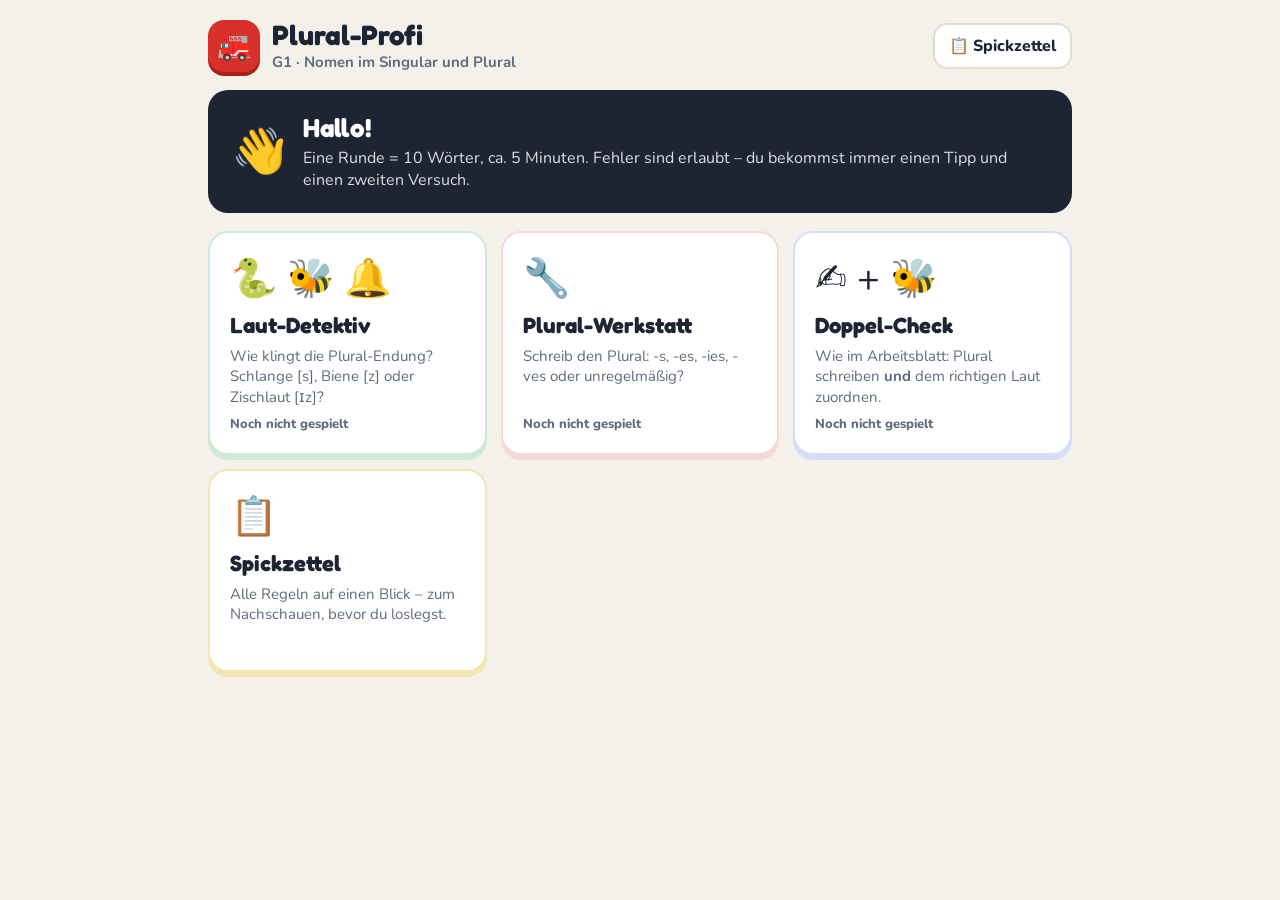
==== lessons/english/plural-profi/index.html @ f79e0943 "Initial commit" ====
<!DOCTYPE html>
<html lang="de">
<head>
<meta charset="utf-8">
<meta name="viewport" content="width=device-width, initial-scale=1, viewport-fit=cover">
<meta name="apple-mobile-web-app-capable" content="yes">
<meta name="mobile-web-app-capable" content="yes">
<title>Plural-Profi – Nomen im Singular und Plural</title>
<link rel="preconnect" href="https://fonts.googleapis.com">
<link href="https://fonts.googleapis.com/css2?family=Fredoka:wght@500;600;700&family=Nunito:wght@500;700;800&display=swap" rel="stylesheet">
<style>
  :root{
    --bg:#f4f1ea; --card:#ffffff; --ink:#1d2433; --muted:#5f6b7d; --line:#e3ddd0;
    --red:#d7302a; --red-dark:#a91f1a;
    --snake:#2f9e57; --snake-bg:#e3f5e9;
    --bee:#e2a400; --bee-bg:#fff4cc;
    --iz:#3b5bdb; --iz-bg:#e5ebff;
    --good:#2f9e57; --bad:#d7302a; --warn:#e8890c;
    --radius:20px;
  }
  *{box-sizing:border-box;-webkit-tap-highlight-color:transparent}
  html,body{margin:0;height:100%}
  body{
    font-family:"Nunito",system-ui,sans-serif;color:var(--ink);background:var(--bg);
    padding:env(safe-area-inset-top) env(safe-area-inset-right) env(safe-area-inset-bottom) env(safe-area-inset-left);
    touch-action:manipulation;-webkit-user-select:none;user-select:none;
  }
  h1,h2,h3,.display{font-family:"Fredoka",system-ui,sans-serif;margin:0}
  button{font:inherit;color:inherit;border:0;cursor:pointer;touch-action:manipulation}
  .wrap{max-width:900px;margin:0 auto;padding:20px 18px 40px;min-height:100%}
  .screen{display:none}
  .screen.active{display:block;animation:fade .25s ease}
  @keyframes fade{from{opacity:0;transform:translateY(6px)}to{opacity:1;transform:none}}

  /* Header */
  .top{display:flex;align-items:center;justify-content:space-between;gap:12px;margin-bottom:18px}
  .brand{display:flex;align-items:center;gap:12px}
  .badge{width:52px;height:52px;border-radius:16px;background:var(--red);display:grid;place-items:center;font-size:28px;box-shadow:0 4px 0 var(--red-dark)}
  .brand h1{font-size:28px;line-height:1}
  .brand p{margin:3px 0 0;color:var(--muted);font-weight:700;font-size:15px}
  .iconbtn{background:var(--card);border:2px solid var(--line);border-radius:14px;padding:10px 14px;font-weight:800;font-size:16px}
  .iconbtn:active{transform:translateY(1px)}

  /* Menu */
  .hello{background:var(--ink);color:#fff;border-radius:var(--radius);padding:22px 24px;margin-bottom:18px;display:flex;gap:16px;align-items:center}
  .hello .big{font-size:44px}
  .hello h2{font-size:26px}
  .hello p{margin:4px 0 0;opacity:.85;font-size:16px}
  .modes{display:grid;grid-template-columns:repeat(auto-fit,minmax(250px,1fr));gap:14px}
  .mode{background:var(--card);border-radius:var(--radius);padding:20px;text-align:left;border:2px solid var(--line);box-shadow:0 5px 0 var(--line);display:flex;flex-direction:column;gap:8px;min-height:170px;transition:transform .08s}
  .mode:active{transform:translateY(4px);box-shadow:0 1px 0 var(--line)}
  .mode .emo{font-size:38px}
  .mode h3{font-size:22px}
  .mode p{margin:0;color:var(--muted);font-size:15px;line-height:1.35}
  .mode .rec{margin-top:auto;font-size:13px;font-weight:800;color:var(--muted)}
  .mode.m1{border-color:#cfe9d8;box-shadow:0 5px 0 #cfe9d8}
  .mode.m2{border-color:#f6d9d7;box-shadow:0 5px 0 #f6d9d7}
  .mode.m3{border-color:#d5ddfb;box-shadow:0 5px 0 #d5ddfb}
  .mode.m4{border-color:#f3e6b5;box-shadow:0 5px 0 #f3e6b5}

  /* Game */
  .gamehead{display:flex;align-items:center;gap:12px;margin-bottom:14px}
  .progress{flex:1;height:16px;background:#e7e1d4;border-radius:99px;overflow:hidden}
  .progress i{display:block;height:100%;width:0;background:var(--red);border-radius:99px;transition:width .3s}
  .score{font-family:"Fredoka";font-weight:700;font-size:20px;min-width:72px;text-align:right}
  .card{background:var(--card);border-radius:24px;padding:26px 22px;border:2px solid var(--line);text-align:center}
  .task{color:var(--muted);font-weight:800;font-size:16px;margin-bottom:6px}
  .wordemo{font-size:64px;line-height:1.1;margin:6px 0}
  .word{font-family:"Fredoka";font-size:44px;font-weight:700;line-height:1.1;word-break:break-word}
  .de{color:var(--muted);font-weight:700;font-size:16px;margin-top:4px}
  .speak{margin-top:10px;background:#f1ede3;border-radius:99px;padding:8px 16px;font-weight:800;font-size:15px}
  .speak.hidden{display:none}

  .sounds{display:grid;grid-template-columns:repeat(3,1fr);gap:12px;margin-top:18px}
  .snd{border-radius:20px;padding:16px 8px 14px;font-weight:800;border:3px solid transparent;display:flex;flex-direction:column;align-items:center;gap:4px;transition:transform .08s}
  .snd:active{transform:scale(.97)}
  .snd .e{font-size:44px;line-height:1}
  .snd .ipa{font-family:"Fredoka";font-size:30px;font-weight:700}
  .snd .lbl{font-size:13px;line-height:1.2;opacity:.85}
  .snd.s{background:var(--snake-bg);color:#1b6b3a;border-color:#bfe5cb}
  .snd.z{background:var(--bee-bg);color:#7a5800;border-color:#f3dc8a}
  .snd.iz{background:var(--iz-bg);color:#24399a;border-color:#c3cffa}
  .snd.right{outline:5px solid var(--good);outline-offset:2px}
  .snd.wrong{opacity:.45}
  .snd:disabled{cursor:default}

  .phrase{font-family:"Fredoka";font-size:30px;font-weight:600;margin:10px 0 6px}
  form.typer{display:flex;gap:10px;justify-content:center;margin-top:14px;flex-wrap:wrap}
  .typer input{
    font-family:"Fredoka";font-size:30px;font-weight:600;padding:12px 16px;border-radius:16px;
    border:3px solid var(--line);width:min(360px,100%);text-align:center;color:var(--ink);background:#fffdf8;
    -webkit-user-select:text;user-select:text;
  }
  .typer input:focus{outline:none;border-color:var(--ink)}
  .typer input.ok{border-color:var(--good);background:#eefaf2}
  .typer input.no{border-color:var(--bad);background:#fdeeee;animation:shake .3s}
  @keyframes shake{25%{transform:translateX(-6px)}75%{transform:translateX(6px)}}
  .btn{background:var(--red);color:#fff;font-weight:800;font-size:19px;padding:14px 24px;border-radius:16px;box-shadow:0 4px 0 var(--red-dark)}
  .btn:active{transform:translateY(3px);box-shadow:0 1px 0 var(--red-dark)}
  .btn.dark{background:var(--ink);box-shadow:0 4px 0 #000}
  .btn.light{background:var(--card);color:var(--ink);border:2px solid var(--line);box-shadow:0 4px 0 var(--line)}

  .feedback{margin-top:16px;border-radius:18px;padding:14px 16px;text-align:left;font-size:17px;line-height:1.4;display:none}
  .feedback.show{display:block;animation:fade .2s}
  .feedback.good{background:#e8f7ed;color:#18562f}
  .feedback.bad{background:#fdecea;color:#7d1b17}
  .feedback.hint{background:#fff3df;color:#7a4300}
  .feedback b.head{font-family:"Fredoka";font-size:21px;display:block;margin-bottom:2px}
  .next{margin-top:16px;display:none}
  .next.show{display:inline-block}
  .stepdots{display:flex;gap:6px;justify-content:center;margin-bottom:8px}
  .stepdots span{font-size:13px;font-weight:800;padding:4px 10px;border-radius:99px;background:#efe9dc;color:var(--muted)}
  .stepdots span.on{background:var(--ink);color:#fff}
  .solved{font-family:"Fredoka";font-size:26px;color:var(--good);margin-top:6px}

  .chips{display:flex;flex-wrap:wrap;gap:8px;margin:0 0 14px}
  .chip{background:var(--card);border:2px solid var(--line);border-radius:99px;padding:9px 14px;font-weight:800;font-size:15px}
  .chip.on{background:var(--ink);color:#fff;border-color:var(--ink)}

  /* Result */
  .result{text-align:center}
  .stars{font-size:56px;letter-spacing:6px;margin:6px 0}
  .result h2{font-size:32px}
  .result .pts{font-family:"Fredoka";font-size:22px;color:var(--muted);margin-top:4px}
  .boxes{display:grid;grid-template-columns:repeat(auto-fit,minmax(260px,1fr));gap:14px;margin:20px 0;text-align:left}
  .box{border-radius:20px;padding:16px 18px}
  .box h3{font-size:19px;margin-bottom:8px}
  .box.can{background:#e8f7ed}
  .box.again{background:#fff3df}
  .box ul{margin:0;padding-left:20px;line-height:1.6;font-size:16px}
  .actions{display:flex;flex-wrap:wrap;gap:10px;justify-content:center}

  /* Cheat sheet */
  .sheet h2{font-size:26px;margin-bottom:12px}
  .rulegrid{display:grid;grid-template-columns:repeat(auto-fit,minmax(240px,1fr));gap:12px;margin-bottom:16px}
  .rule{border-radius:20px;padding:16px}
  .rule .top2{display:flex;align-items:center;gap:10px;margin-bottom:6px}
  .rule .e{font-size:36px}
  .rule .ipa{font-family:"Fredoka";font-size:28px;font-weight:700}
  .rule p{margin:4px 0;font-size:16px;line-height:1.4}
  .rule .ex{font-weight:800}
  .rule.s{background:var(--snake-bg)} .rule.z{background:var(--bee-bg)} .rule.iz{background:var(--iz-bg)}
  table.spell{width:100%;border-collapse:separate;border-spacing:0;background:var(--card);border-radius:18px;overflow:hidden;border:2px solid var(--line);font-size:16px}
  .spell th,.spell td{padding:11px 12px;text-align:left;border-bottom:1px solid var(--line);vertical-align:top}
  .spell th{background:#f1ede3;font-family:"Fredoka";font-size:17px}
  .spell tr:last-child td{border-bottom:0}
  .tip{margin-top:14px;background:var(--ink);color:#fff;border-radius:18px;padding:14px 16px;font-size:16px;line-height:1.45}

  .yv,.yc{font-weight:800;padding:0 3px;border-radius:5px;font-style:normal}
  .yv{background:#cdeed8;color:#17602f}
  .yc{background:#f9d3d0;color:#8f1d18}
  .pop{animation:pop .35s ease}
  @keyframes pop{0%{transform:scale(1)}40%{transform:scale(1.08)}100%{transform:scale(1)}}

  @media (max-width:520px){
    .word{font-size:36px}.wordemo{font-size:52px}
    .snd .e{font-size:34px}.snd .ipa{font-size:24px}.snd .lbl{font-size:11px}
    .brand h1{font-size:23px}
  }
</style>
</head>
<body>
<div class="wrap">

  <!-- MENU -->
  <section id="menu" class="screen active">
    <div class="top">
      <div class="brand">
        <div class="badge">🚒</div>
        <div><h1>Plural-Profi</h1><p>G1 · Nomen im Singular und Plural</p></div>
      </div>
      <button class="iconbtn" onclick="show('sheet')">📋 Spickzettel</button>
    </div>

    <div class="hello">
      <div class="big">👋</div>
      <div>
        <h2 id="helloTitle">Hallo!</h2>
        <p id="helloText">Eine Runde = 10 Wörter, ca. 5 Minuten. Fehler sind erlaubt – du bekommst immer einen Tipp und einen zweiten Versuch.</p>
      </div>
    </div>

    <div class="modes">
      <button class="mode m1" onclick="startRound('sound')">
        <div class="emo">🐍 🐝 🔔</div>
        <h3>Laut-Detektiv</h3>
        <p>Wie klingt die Plural-Endung? Schlange [s], Biene [z] oder Zischlaut [ɪz]?</p>
        <div class="rec" id="rec-sound"></div>
      </button>
      <button class="mode m2" onclick="openWerkstatt()">
        <div class="emo">🔧</div>
        <h3>Plural-Werkstatt</h3>
        <p>Schreib den Plural: -s, -es, -ies, -ves oder unregelmäßig?</p>
        <div class="rec" id="rec-write"></div>
      </button>
      <button class="mode m3" onclick="startRound('double')">
        <div class="emo">✍️ + 🐝</div>
        <h3>Doppel-Check</h3>
        <p>Wie im Arbeitsblatt: Plural schreiben <b>und</b> dem richtigen Laut zuordnen.</p>
        <div class="rec" id="rec-double"></div>
      </button>
      <button class="mode m4" onclick="show('sheet')">
        <div class="emo">📋</div>
        <h3>Spickzettel</h3>
        <p>Alle Regeln auf einen Blick – zum Nachschauen, bevor du loslegst.</p>
        <div class="rec">&nbsp;</div>
      </button>
    </div>
  </section>

  <!-- WERKSTATT FOCUS -->
  <section id="werkstatt" class="screen">
    <div class="top">
      <div class="brand"><div class="badge">🔧</div><div><h1>Plural-Werkstatt</h1><p>Was willst du heute üben?</p></div></div>
      <button class="iconbtn" onclick="show('menu')">✕ Menü</button>
    </div>
    <div class="modes">
      <button class="mode m2" onclick="startRound('write','mix')"><div class="emo">🎲</div><h3>Bunter Mix</h3><p>Alle Arten durcheinander – wie in der Schulaufgabe.</p><div class="rec"></div></button>
      <button class="mode m2" onclick="startRound('write','ses')"><div class="emo">➕</div><h3>-s oder -es?</h3><p>box → boxes, bus → buses, aber car → cars.</p><div class="rec"></div></button>
      <button class="mode m2" onclick="startRound('write','y')"><div class="emo">👶</div><h3>Wörter mit -y</h3><p>baby → babies, aber boy → boys. Der Klassiker!</p><div class="rec"></div></button>
      <button class="mode m2" onclick="startRound('write','irr')"><div class="emo">🐭</div><h3>-ves & unregelmäßig</h3><p>shelf → shelves, mouse → mice, child → children …</p><div class="rec"></div></button>
    </div>
  </section>

  <!-- GAME -->
  <section id="game" class="screen">
    <div class="gamehead">
      <button class="iconbtn" onclick="quitRound()">✕</button>
      <div class="progress"><i id="bar"></i></div>
      <div class="score" id="score">0 ⭐</div>
    </div>
    <div class="card" id="card"></div>
  </section>

  <!-- RESULT -->
  <section id="result" class="screen">
    <div class="card result" id="resultCard"></div>
  </section>

  <!-- CHEAT SHEET -->
  <section id="sheet" class="screen sheet">
    <div class="top">
      <div class="brand"><div class="badge">📋</div><div><h1>Spickzettel</h1><p>Plural bilden & aussprechen</p></div></div>
      <button class="iconbtn" onclick="show('menu')">✕ Menü</button>
    </div>

    <h2>1 · Wie klingt die Endung?</h2>
    <div class="rulegrid">
      <div class="rule s">
        <div class="top2"><span class="e">🐍</span><span class="ipa">[s]</span></div>
        <p>Nach <b>harten</b> (stimmlosen) Lauten <b>[p] [t] [k] [f]</b></p>
        <p class="ex">parks · flats · helmets · cups</p>
      </div>
      <div class="rule z">
        <div class="top2"><span class="e">🐝</span><span class="ipa">[z]</span></div>
        <p>Nach <b>weichen</b> (stimmhaften) Lauten <b>[b] [d] [g] [l] [m] [n] [v]</b> und nach <b>Vokalen</b></p>
        <p class="ex">boys · beds · trees · fire engines</p>
      </div>
      <div class="rule iz">
        <div class="top2"><span class="e">🔔</span><span class="ipa">[ɪz]</span></div>
        <p>Nach <b>Zischlauten</b>: -s, -ss, -ce, -se, -x, -sh, -ch, -ge, -dge</p>
        <p>Hier kommt eine <b>extra Silbe</b> dazu: hou-<b>ses</b></p>
        <p class="ex">houses · boxes · switches · fridges</p>
      </div>
    </div>

    <h2>2 · Wie schreibe ich den Plural?</h2>
    <table class="spell">
      <tr><th>Regel</th><th>Beispiele</th></tr>
      <tr><td><b>Meistens:</b> einfach <b>-s</b> anhängen</td><td>dog → dogs, ladder → ladders</td></tr>
      <tr><td>Nach <b>s, ss, x, sh, ch</b> → <b>-es</b></td><td>bus → buses, box → boxes, torch → torches</td></tr>
      <tr><td><b>Wörter mit -y:</b> Schau, was <b>vor dem y</b> steht.<br>
        Vokal (a, e, i, o, u)? → y bleibt, nur <b>-s</b><br>
        Kein Vokal? → <b>-ies</b><br>
        🚒 <i><b>Ein Vokal rettet das y, sonst nimm -ies.</b></i></td>
        <td>b<span class="yv">o</span>y → boys, k<span class="yv">e</span>y → keys<br>
        ba<span class="yc">b</span>y → babies, fami<span class="yc">l</span>y → families</td></tr>
      <tr><td>Manche Wörter mit <b>-f / -fe</b> → <b>-ves</b></td><td>shelf → shelves, thief → thieves, wolf → wolves</td></tr>
      <tr><td><b>Unregelmäßig</b> – auswendig lernen!</td><td>mouse → mice, child → children, man → men, woman → women, foot → feet, tooth → teeth, person → people, sheep → sheep, fish → fish</td></tr>
    </table>
    <div class="tip">💡 <b>Merke:</b> Im Plural gibt es <b>nie einen Apostroph</b>! two cats ✅ – two cat's ❌<br>
    🔔 <b>Zischlaut-Trick:</b> Wenn du beim Sprechen eine Silbe mehr hörst (box – bo-xes), ist es [ɪz].</div>
    <div style="text-align:center;margin-top:18px"><button class="btn" onclick="show('menu')">Los geht's!</button></div>
  </section>

</div>

<script>
/* ---------- WORD DATA ----------
 sg | pl | sound (s/z/iz/-) | end (Endlaut / Endung) | deutsch | emoji | spelling rule
 rules: s, es, ies, ys, ves, irr                                              */
const RAW = `
park|parks|s|[k]|Park|🏞️|s
flat|flats|s|[t]|Wohnung|🏢|s
biscuit|biscuits|s|[t]|Keks|🍪|s
clock|clocks|s|[k]|Uhr|⏰|s
street|streets|s|[t]|Straße|🛣️|s
cat|cats|s|[t]|Katze|🐱|s
aunt|aunts|s|[t]|Tante|👩‍🦰|s
rabbit|rabbits|s|[t]|Kaninchen|🐰|s
helmet|helmets|s|[t]|Helm|⛑️|s
truck|trucks|s|[k]|Lastwagen|🚚|s
light|lights|s|[t]|Licht, Lampe|💡|s
jacket|jackets|s|[t]|Jacke|🧥|s
hat|hats|s|[t]|Hut|🎩|s
book|books|s|[k]|Buch|📖|s
map|maps|s|[p]|Landkarte|🗺️|s
cup|cups|s|[p]|Tasse|☕|s
shop|shops|s|[p]|Laden|🏪|s
boot|boots|s|[t]|Stiefel|🥾|s
robot|robots|s|[t]|Roboter|🤖|s
boy|boys|z|Vokal|Junge|👦|ys
bed|beds|z|[d]|Bett|🛏️|s
tree|trees|z|Vokal|Baum|🌳|s
home|homes|z|[m]|Zuhause|🏡|s
squirrel|squirrels|z|[l]|Eichhörnchen|🐿️|s
school|schools|z|[l]|Schule|🏫|s
wardrobe|wardrobes|z|[b]|Kleiderschrank|🚪|s
dog|dogs|z|[g]|Hund|🐶|s
sister|sisters|z|Vokal [ə]|Schwester|👧|s
brother|brothers|z|Vokal [ə]|Bruder|🧑|s
fire engine|fire engines|z|[n]|Feuerwehrauto|🚒|s
firefighter|firefighters|z|Vokal [ə]|Feuerwehrmann/-frau|🧑‍🚒|s
ladder|ladders|z|Vokal [ə]|Leiter|🪜|s
siren|sirens|z|[n]|Sirene|🚨|s
wheel|wheels|z|[l]|Rad|🛞|s
tractor|tractors|z|Vokal [ə]|Traktor, Bulldog|🚜|s
car|cars|z|Vokal|Auto|🚗|s
cable|cables|z|[l]|Kabel|🔌|s
doctor|doctors|z|Vokal [ə]|Arzt, Ärztin|🩺|s
hospital|hospitals|z|[l]|Krankenhaus|🏥|s
song|songs|z|[ŋ]|Lied|🎵|s
glove|gloves|z|[v]|Handschuh|🧤|s
dancer|dancers|z|Vokal [ə]|Tänzer|🕺|s
star|stars|z|Vokal|Star, Stern|🌟|s
phone|phones|z|[n]|Telefon, Handy|📱|s
hero|heroes|z|Vokal|Held|🦸|es
battery|batteries|z|Vokal|Batterie|🔋|ies
baby|babies|z|Vokal|Baby|👶|ies
family|families|z|Vokal|Familie|👨‍👩‍👧|ies
hobby|hobbies|z|Vokal|Hobby|🎨|ies
city|cities|z|Vokal|Stadt|🏙️|ies
party|parties|z|Vokal|Party|🎉|ies
key|keys|z|Vokal|Schlüssel|🔑|ys
toy|toys|z|Vokal|Spielzeug|🧸|ys
day|days|z|Vokal|Tag|📅|ys
shelf|shelves|z|[v]|Regal|📚|ves
leaf|leaves|z|[v]|Blatt|🍂|ves
thief|thieves|z|[v]|Dieb|🦹|ves
wolf|wolves|z|[v]|Wolf|🐺|ves
half|halves|z|[v]|Hälfte|🌗|ves
house|houses|iz|-se|Haus|🏠|s
sentence|sentences|iz|-ce|Satz|✏️|s
fridge|fridges|iz|-dge|Kühlschrank|🧊|s
garage|garages|iz|-ge|Garage|🏚️|s
page|pages|iz|-ge|Seite|📄|s
badge|badges|iz|-dge|Polizeimarke, Abzeichen|📛|s
bridge|bridges|iz|-dge|Brücke|🌉|s
bandage|bandages|iz|-ge|Verband|🩹|s
nurse|nurses|iz|-se|Krankenpfleger(in)|🧑‍⚕️|s
horse|horses|iz|-se|Pferd|🐴|s
hose|hoses|iz|-se|(Feuerwehr-)Schlauch|🧯|s
nose|noses|iz|-se|Nase|👃|s
face|faces|iz|-ce|Gesicht|🙂|s
dance|dances|iz|-ce|Tanz|💃|s
box|boxes|iz|-x|Kiste, Schachtel|📦|es
fox|foxes|iz|-x|Fuchs|🦊|es
bus|buses|iz|-s|Bus|🚌|es
glass|glasses|iz|-ss|Glas|🥛|es
watch|watches|iz|-ch|Armbanduhr|⌚|es
switch|switches|iz|-ch|Schalter|🎚️|es
torch|torches|iz|-ch|Taschenlampe|🔦|es
bench|benches|iz|-ch|Sitzbank|🪑|es
brush|brushes|iz|-sh|Pinsel, Bürste|🖌️|es
mouse|mice|-||Maus|🐭|irr
child|children|-||Kind|🧒|irr
man|men|-||Mann|👨|irr
woman|women|-||Frau|👩|irr
policeman|policemen|-||Polizist|👮|irr
foot|feet|-||Fuß|🦶|irr
tooth|teeth|-||Zahn|🦷|irr
person|people|-||Person|🧍|irr
sheep|sheep|-||Schaf|🐑|irr
fish|fish|-||Fisch|🐟|irr`;
const WORDS = RAW.trim().split('\n').map(l=>{
  const [sg,pl,snd,end,de,emo,rule]=l.split('|');
  return {sg,pl,snd:snd==='-'?null:snd,end,de,emo,rule};
});

const SND = {
  s:{e:'🐍',ipa:'[s]',name:'Schlange',lbl:'harter Laut'},
  z:{e:'🐝',ipa:'[z]',name:'Biene',lbl:'weicher Laut / Vokal'},
  iz:{e:'🔔',ipa:'[ɪz]',name:'Zischlaut',lbl:'Zischlaut – extra Silbe'}
};
const RULE_TXT = {
  s:'Ganz normal: einfach <b>-s</b> anhängen.',
  es:'Nach <b>s, ss, x, sh, ch</b> (und bei hero) hängst du <b>-es</b> an.',
  ies:'Kein Vokal vor dem y – also wird das y zu <b>-ies</b>.',
  ys:'Ein Vokal vor dem y rettet das y – nur <b>-s</b> dran.',
  ves:'Hier wird <b>-f / -fe</b> zu <b>-ves</b>.',
  irr:'Das ist ein <b>unregelmäßiges</b> Wort – das muss man sich merken.'
};
const PRAISE = ['Stark! 💪','Genau richtig! 🎯','Super! 🔥','Volltreffer! 🚒','Klasse! ⭐','Wie ein Profi! 🏆','Richtig! 👌','Spitze! 🕺'];
const ENCOURAGE = ['Fast! Noch ein Versuch 🙂','Kein Problem – schau dir den Tipp an!','Knapp daneben – du schaffst das!'];
const pick = a => a[Math.floor(Math.random()*a.length)];
const shuffle = a => {a=a.slice();for(let i=a.length-1;i>0;i--){const j=Math.floor(Math.random()*(i+1));[a[i],a[j]]=[a[j],a[i]]}return a};

/* ---------- STORAGE (optional) ---------- */
function load(){try{return JSON.parse(localStorage.getItem('pluralProfi')||'{}')}catch(e){return {}}}
function save(d){try{localStorage.setItem('pluralProfi',JSON.stringify(d))}catch(e){}}
function renderRecords(){
  const d=load();
  const t={sound:'Laut-Detektiv',write:'Werkstatt',double:'Doppel-Check'};
  for(const k of Object.keys(t)){
    const el=document.getElementById('rec-'+k);
    if(!el) continue;
    const r=d[k];
    el.textContent = r ? `🏆 Bestes Ergebnis: ${r.best}% · ${r.rounds} Runde${r.rounds>1?'n':''}` : 'Noch nicht gespielt';
  }
  const total=Object.values(d).reduce((a,r)=>a+(r&&r.rounds||0),0);
  if(total>0){
    document.getElementById('helloTitle').textContent='Willkommen zurück!';
    document.getElementById('helloText').textContent=`Du hast schon ${total} Runde${total>1?'n':''} geschafft. Eine Runde = 10 Wörter, ca. 5 Minuten. Fehler sind erlaubt – es gibt immer einen Tipp und einen zweiten Versuch.`;
  }
}

/* ---------- SPEECH (optional) ---------- */
let canSpeak=false;
try{canSpeak='speechSynthesis' in window && typeof SpeechSynthesisUtterance!=='undefined'}catch(e){}
function speak(text){
  if(!canSpeak) return;
  try{
    speechSynthesis.cancel();
    const u=new SpeechSynthesisUtterance(text);
    const voices=speechSynthesis.getVoices();
    const v=voices.find(v=>/en-GB/i.test(v.lang))||voices.find(v=>/^en/i.test(v.lang));
    if(v) u.voice=v;
    u.lang=v?v.lang:'en-GB'; u.rate=0.85;
    speechSynthesis.speak(u);
  }catch(e){}
}
if(canSpeak){try{speechSynthesis.getVoices();speechSynthesis.onvoiceschanged=()=>{}}catch(e){}}

/* ---------- NAV ---------- */
function show(id){
  document.querySelectorAll('.screen').forEach(s=>s.classList.toggle('active',s.id===id));
  window.scrollTo(0,0);
  if(id==='menu') renderRecords();
}
function openWerkstatt(){show('werkstatt')}

/* ---------- ROUND STATE ---------- */
let R=null;
function poolFor(mode,focus){
  if(mode==='sound') return WORDS.filter(w=>w.snd);
  if(mode==='double') return WORDS.filter(w=>w.snd);
  if(focus==='ses') return WORDS.filter(w=>w.rule==='es'||w.rule==='s');
  if(focus==='y') return WORDS.filter(w=>w.rule==='ies'||w.rule==='ys');
  if(focus==='irr') return WORDS.filter(w=>w.rule==='irr'||w.rule==='ves');
  return WORDS;
}
function balancedSample(mode,focus,n){
  const pool=poolFor(mode,focus);
  if(mode==='sound'||mode==='double'){
    // gleich viele Wörter pro Laut
    const by={s:[],z:[],iz:[]};
    shuffle(pool).forEach(w=>by[w.snd].push(w));
    const out=[];const keys=['s','z','iz'];let i=0;
    while(out.length<n){const k=keys[i%3];if(by[k].length) out.push(by[k].pop());i++;}
    return shuffle(out);
  }
  if(focus==='ses'){
    const es=shuffle(pool.filter(w=>w.rule==='es')).slice(0,5);
    const s=shuffle(pool.filter(w=>w.rule==='s')).slice(0,n-es.length);
    return shuffle(es.concat(s));
  }
  if(focus==='mix'){
    const groups=['s','es','ies','ys','ves','irr'];
    const quota={s:2,es:2,ies:2,ys:1,ves:1,irr:2};
    let out=[];
    groups.forEach(g=>{out=out.concat(shuffle(pool.filter(w=>w.rule===g)).slice(0,quota[g]))});
    return shuffle(out).slice(0,n);
  }
  return shuffle(pool).slice(0,n);
}
function startRound(mode,focus,custom){
  const items = custom ? shuffle(custom) : balancedSample(mode,focus||'mix',10);
  const per = mode==='double'?2:1;
  R={mode,focus:focus||'mix',items,i:0,points:0,max:items.length*per,results:[],step:0,tries:0,itemPts:0};
  show('game');
  renderItem();
}
function quitRound(){
  if(R && R.i>0 && R.i<R.items.length){ finishRound(); } else show('menu');
}
function updateHead(){
  document.getElementById('bar').style.width=(R.i/R.items.length*100)+'%';
  const p=Math.round(R.points*10)/10;
  document.getElementById('score').textContent=`${String(p).replace('.',',')} ⭐`;
}

/* ---------- RENDER ITEM ---------- */
function renderItem(){
  updateHead();
  const w=R.items[R.i];
  R.tries=0;R.step=0;R.itemPts=0;R.firstTry=true;
  const card=document.getElementById('card');
  if(R.mode==='sound') card.innerHTML=soundHTML(w,true);
  else card.innerHTML=writeHTML(w);
  bindItem();
}
function speakBtn(text){
  return canSpeak?`<button class="speak" onclick="speak('${text.replace(/'/g,"\\'")}')">🔊 Anhören</button>`:'';
}
function soundHTML(w,showWord){
  return `
    ${R.mode==='double'?stepDots(2):''}
    <div class="task">Wie klingt die Endung im Plural?</div>
    <div class="wordemo">${w.emo}</div>
    <div class="word">two ${w.pl}</div>
    <div class="de">${w.de}</div>
    ${speakBtn('two '+w.pl)}
    <div class="sounds">
      ${['s','z','iz'].map(k=>`<button class="snd ${k}" data-k="${k}"><span class="e">${SND[k].e}</span><span class="ipa">${SND[k].ipa}</span><span class="lbl">${SND[k].lbl}</span></button>`).join('')}
    </div>
    <div class="feedback" id="fb"></div>
    <button class="btn dark next" id="nextBtn">Weiter ➜</button>`;
}
function stepDots(active){
  return `<div class="stepdots"><span class="${active===1?'on':''}">1 · Schreiben</span><span class="${active===2?'on':''}">2 · Laut</span></div>`;
}
function writeHTML(w){
  return `
    ${R.mode==='double'?stepDots(1):''}
    <div class="task">Schreib den Plural!</div>
    <div class="wordemo">${w.emo}</div>
    <div class="phrase">one ${w.sg} → two …</div>
    <div class="de">${w.de}</div>
    <form class="typer" id="typer" autocomplete="off">
      <input id="ans" type="text" inputmode="text" autocomplete="off" autocorrect="off" autocapitalize="none" spellcheck="false" placeholder="Plural …" aria-label="Pluralform">
      <button class="btn" type="submit">Prüfen</button>
    </form>
    <div class="feedback" id="fb"></div>
    <button class="btn dark next" id="nextBtn">Weiter ➜</button>`;
}
function bindItem(){
  const card=document.getElementById('card');
  card.querySelectorAll('.snd').forEach(b=>b.addEventListener('click',()=>answerSound(b.dataset.k,b)));
  const f=document.getElementById('typer');
  if(f){
    f.addEventListener('submit',e=>{e.preventDefault();answerWrite()});
    const inp=document.getElementById('ans');
    setTimeout(()=>{try{inp.focus()}catch(e){}},80);
  }
  document.getElementById('nextBtn').onclick=nextItem;
}
function setFB(type,head,body){
  const fb=document.getElementById('fb');
  fb.className='feedback show '+type;
  fb.innerHTML=`<b class="head">${head}</b>${body}`;
}

/* ---------- SOUND ANSWER ---------- */
function soundExplain(w){
  const s=SND[w.snd];
  if(w.snd==='iz') return `<b>${w.sg}</b> endet auf einen <b>Zischlaut</b> (${w.end}). Darum kommt eine extra Silbe dazu → ${s.e} <b>${s.ipa}</b>`;
  if(w.snd==='s') return `<b>${w.sg}</b> endet auf den <b>harten</b> Laut ${w.end} → ${s.e} <b>${s.ipa}</b> wie die Schlange.`;
  const what = w.end.startsWith('Vokal') ? `einen <b>Vokal</b> ${w.end.replace('Vokal','').trim()}` : `den <b>weichen</b> Laut ${w.end}`;
  return `<b>${w.sg}</b> endet auf ${what} → ${s.e} <b>${s.ipa}</b> wie die Biene.`;
}
function answerSound(k,btn){
  const w=R.items[R.i];
  const all=document.querySelectorAll('.snd');
  if(k===w.snd){
    all.forEach(b=>{b.disabled=true;if(b.dataset.k===k)b.classList.add('right','pop');else b.classList.add('wrong')});
    const pts = R.tries===0?1:0.5;
    R.itemPts+=pts;
    setFB('good',pick(PRAISE),soundExplain(w));
    if(R.mode==='double'){ R.soundOK = R.tries===0; }
    finishItem();
  }else{
    R.tries++;R.firstTry=false;
    btn.classList.add('wrong');btn.disabled=true;
    if(R.tries===1){
      setFB('hint',pick(ENCOURAGE), hintForSound(w));
    }else{
      all.forEach(b=>{b.disabled=true;if(b.dataset.k===w.snd)b.classList.add('right')});
      setFB('bad','Das war knifflig!',soundExplain(w));
      finishItem();
    }
  }
}
function hintForSound(w){
  return `Tipp: Wie endet <b>${w.sg}</b>? Sprich es leise aus.<br>Harter Laut (p, t, k, f) → 🐍 · weicher Laut oder Vokal → 🐝 · Zischlaut (s, x, sh, ch, ge …) → 🔔`;
}

/* ---------- WRITE ANSWER ---------- */
function norm(s){return s.toLowerCase().replace(/[’‘`´]/g,"'").replace(/\s+/g,' ').trim().replace(/^two /,'')}
function lev(a,b){const m=[];for(let i=0;i<=a.length;i++){m[i]=[i]}for(let j=1;j<=b.length;j++)m[0][j]=j;
  for(let i=1;i<=a.length;i++)for(let j=1;j<=b.length;j++)m[i][j]=Math.min(m[i-1][j]+1,m[i][j-1]+1,m[i-1][j-1]+(a[i-1]===b[j-1]?0:1));return m[a.length][b.length]}
/* y-Wörter: Buchstabe vor dem y prüfen – "Ein Vokal rettet das y, sonst nimm -ies." */
function yInfo(w){
  const before=w.sg.slice(-2,-1);
  const isV=/[aeiou]/.test(before);
  const mark=`<span class="${isV?'yv':'yc'}">${before}</span>`;
  return {before,isV,mark,word:`<i>${w.sg.slice(0,-2)}${mark}<b>y</b></i>`};
}
function yHint(w){
  const y=yInfo(w);
  return `🔍 Schau, was <b>vor dem y</b> steht: In ${y.word} ist das ein <b>${y.mark}</b>.<br>
          Ist das ein Vokal (a, e, i, o, u)? ⇒ 🚒 <i><b>Ein Vokal rettet das y, sonst nimm -ies.</b></i>`;
}
function ySolution(w){
  const y=yInfo(w);
  return y.isV
    ? `Vor dem y steht ein <b>${y.mark}</b> – das ist ein Vokal. Das <b>${y.mark}</b> rettet das y 🧑‍🚒 → nur <b>-s</b> dran.`
    : `Vor dem y steht ein <b>${y.mark}</b> – das ist kein Vokal. Kein Retter da → das y wird zu <b>-ies</b>.`;
}
function yPraise(w){
  const y=yInfo(w);
  return y.isV
    ? `<b>${w.pl}</b>: Das <b>${y.mark}</b> rettet das y 🧑‍🚒`
    : `<b>${w.pl}</b>: Kein Vokal vor dem y → -ies.`;
}
function writeHint(w,a){
  if(a.includes("'")) return `Im Plural gibt es <b>keinen Apostroph</b>! (two cat's ❌ → two cats ✅)`;
  if(a===w.sg) return `Das ist noch der Singular – es sind doch <b>zwei</b>! 😉`;
  if(w.rule==='ies'||w.rule==='ys') return yHint(w);
  if(w.rule==='es'&&a===w.sg+'s') return `Das Wort endet auf <b>${w.end.replace('-','')}</b> – da hängst du <b>-es</b> an.`;
  if(w.rule==='s'&&a===w.sg+'es'&&!w.sg.endsWith('e')) return `Hier reicht ein einfaches <b>-s</b>.`;
  if(w.rule==='s'&&a===w.sg+'es') return `Das Wort endet schon auf <b>-e</b> – da kommt nur noch ein <b>-s</b> dran.`;
  if(w.rule==='ves'&&(a.endsWith('fs')||a.endsWith('fes'))) return `Dieses Wort gehört zu den <b>f → ves</b>-Wörtern.`;
  if(w.rule==='irr') return `Das ist ein <b>unregelmäßiges</b> Wort – da hilft kein -s. Kennst du die besondere Form? Erster Buchstabe: <b>${w.pl[0]}</b>`;
  if(lev(a,w.pl)<=1) return `Ganz knapp! Prüf die <b>Rechtschreibung</b> noch einmal Buchstabe für Buchstabe.`;
  return `Tipp: ${RULE_TXT[w.rule]}`;
}
function answerWrite(){
  const w=R.items[R.i];
  const inp=document.getElementById('ans');
  const a=norm(inp.value);
  if(!a){inp.focus();return}
  if(a===w.pl){
    inp.classList.remove('no');inp.classList.add('ok','pop');inp.disabled=true;
    document.querySelector('#typer button').disabled=true;
    const pts=R.tries===0?1:0.5;R.itemPts+=pts;
    if(R.tries>0) R.firstTry=false;
    const isY = w.rule==='ies'||w.rule==='ys';
    const extra = w.rule==='s'?'':`<br>${RULE_TXT[w.rule]}`;
    if(R.mode==='double'){
      R.writeOK=R.tries===0;
      setFB('good',pick(PRAISE), isY?yPraise(w):`<b>${w.sg} → ${w.pl}</b>${extra}`);
      // nach kurzer Pause zu Schritt 2
      setTimeout(()=>goSoundStep(w),900);
    }else{
      setFB('good',pick(PRAISE), isY?yPraise(w):`<b>${w.sg} → ${w.pl}</b>${extra}`);
      finishItem();
    }
  }else{
    R.tries++;R.firstTry=false;
    inp.classList.remove('no');void inp.offsetWidth;inp.classList.add('no');
    if(R.tries===1){
      setFB('hint',pick(ENCOURAGE),writeHint(w,a));
      try{inp.select()}catch(e){}
    }else{
      inp.disabled=true;document.querySelector('#typer button').disabled=true;
      const why = (w.rule==='ies'||w.rule==='ys') ? ySolution(w) : RULE_TXT[w.rule];
      setFB('bad','Richtig wäre:',`<span style="font-family:Fredoka;font-size:26px">${w.sg} → <b>${w.pl}</b></span><br>${why}`);
      if(R.mode==='double'){
        R.writeOK=false;
        const nb=document.getElementById('nextBtn');
        nb.textContent='Weiter zum Laut ➜';nb.classList.add('show');
        nb.onclick=()=>goSoundStep(w);
      }else finishItem();
    }
  }
}
function goSoundStep(w){
  R.step=1;R.tries=0;
  document.getElementById('card').innerHTML=soundHTML(w);
  bindItem();
}

/* ---------- FINISH ITEM / ROUND ---------- */
function finishItem(){
  const w=R.items[R.i];
  R.points+=R.itemPts;
  const per=R.mode==='double'?2:1;
  const perfect = R.mode==='double' ? (R.writeOK && R.soundOK) : R.firstTry;
  R.results.push({w,pts:R.itemPts,max:per,perfect});
  updateHead();
  const nb=document.getElementById('nextBtn');
  nb.textContent = R.i===R.items.length-1 ? 'Zum Ergebnis 🏁' : 'Weiter ➜';
  nb.classList.add('show');
  nb.onclick=nextItem;
  setTimeout(()=>{try{nb.focus()}catch(e){}},50);
}
function nextItem(){
  R.i++;
  if(R.i>=R.items.length) finishRound(); else renderItem();
}
document.addEventListener('keydown',e=>{
  if(e.key==='Enter'){const nb=document.getElementById('nextBtn');if(nb&&nb.classList.contains('show')&&document.activeElement.id!=='ans'){e.preventDefault();nb.click()}}
});

function finishRound(){
  const done=R.results.length;
  const max=R.results.reduce((a,r)=>a+r.max,0)||1;
  const pts=R.results.reduce((a,r)=>a+r.pts,0);
  const pct=Math.round(pts/max*100);
  const stars = pct>=90?3:pct>=65?2:pct>=35?1:0;
  const title = pct>=90?'Plural-Profi! 🏆':pct>=65?'Richtig gut! 💪':pct>=35?'Du bist auf dem Weg! 🚀':'Jede Runde macht dich besser! 🌱';
  const good=R.results.filter(r=>r.perfect);
  const bad=R.results.filter(r=>!r.perfect);
  const ruleNames={s:'-s anhängen',es:'-es nach Zischlaut',ies:'y → ies',ys:'y bleibt (boys)',ves:'f → ves',irr:'unregelmäßige Wörter'};
  let canList='';
  if(R.mode==='write'){
    const rulesOK=[...new Set(good.map(r=>r.w.rule))].map(r=>ruleNames[r]);
    canList = rulesOK.length?`<p style="margin:0 0 6px"><b>Regeln, die sitzen:</b> ${rulesOK.join(', ')}</p>`:'';
  }else{
    const sOK=[...new Set(good.map(r=>r.w.snd))].map(k=>SND[k].e+' '+SND[k].ipa);
    canList = sOK.length?`<p style="margin:0 0 6px"><b>Laute, die sitzen:</b> ${sOK.join(' · ')}</p>`:'';
  }
  const fmt=r=> R.mode==='write'
     ? `${r.w.sg} → <b>${r.w.pl}</b>`
     : R.mode==='double' ? `${r.w.sg} → <b>${r.w.pl}</b> ${SND[r.w.snd].e} ${SND[r.w.snd].ipa}`
     : `${r.w.pl} → ${SND[r.w.snd].e} <b>${SND[r.w.snd].ipa}</b>`;

  // speichern
  if(done>0){
    const d=load();const k=R.mode;
    d[k]=d[k]||{best:0,rounds:0};
    d[k].rounds++; d[k].best=Math.max(d[k].best,pct);
    save(d);
  }
  const ptsTxt=String(Math.round(pts*10)/10).replace('.',',');
  document.getElementById('resultCard').innerHTML=`
    <div class="stars">${'⭐'.repeat(stars)}${'☆'.repeat(3-stars)}</div>
    <h2>${title}</h2>
    <div class="pts">${ptsTxt} von ${max} Punkten · ${pct} %${done<R.items.length?` · ${done} von ${R.items.length} Wörtern`:''}</div>
    <div class="boxes">
      <div class="box can"><h3>✅ Das kannst du schon</h3>${canList}
        ${good.length?`<ul>${good.slice(0,8).map(r=>`<li>${fmt(r)}</li>`).join('')}${good.length>8?`<li>… und ${good.length-8} mehr</li>`:''}</ul>`:'<p style="margin:0">Beim nächsten Mal klappt\'s – schau vorher kurz auf den Spickzettel! 📋</p>'}
      </div>
      <div class="box again"><h3>🔁 Nochmal anschauen</h3>
        ${bad.length?`<ul>${bad.map(r=>`<li>${fmt(r)}</li>`).join('')}</ul>`:'<p style="margin:0">Nichts! Alles beim ersten Versuch richtig. 🎉</p>'}
      </div>
    </div>
    <div class="actions">
      ${bad.length?`<button class="btn" id="retryBtn">🔁 Fehler nochmal üben</button>`:''}
      <button class="btn ${bad.length?'light':''}" id="againBtn">Neue Runde</button>
      <button class="btn light" onclick="show('menu')">Menü</button>
    </div>`;
  const mode=R.mode,focus=R.focus,badWords=bad.map(r=>r.w);
  const rb=document.getElementById('retryBtn'); if(rb) rb.onclick=()=>startRound(mode,focus,badWords);
  document.getElementById('againBtn').onclick=()=>startRound(mode,focus);
  show('result');
}

renderRecords();
</script>
</body>
</html>
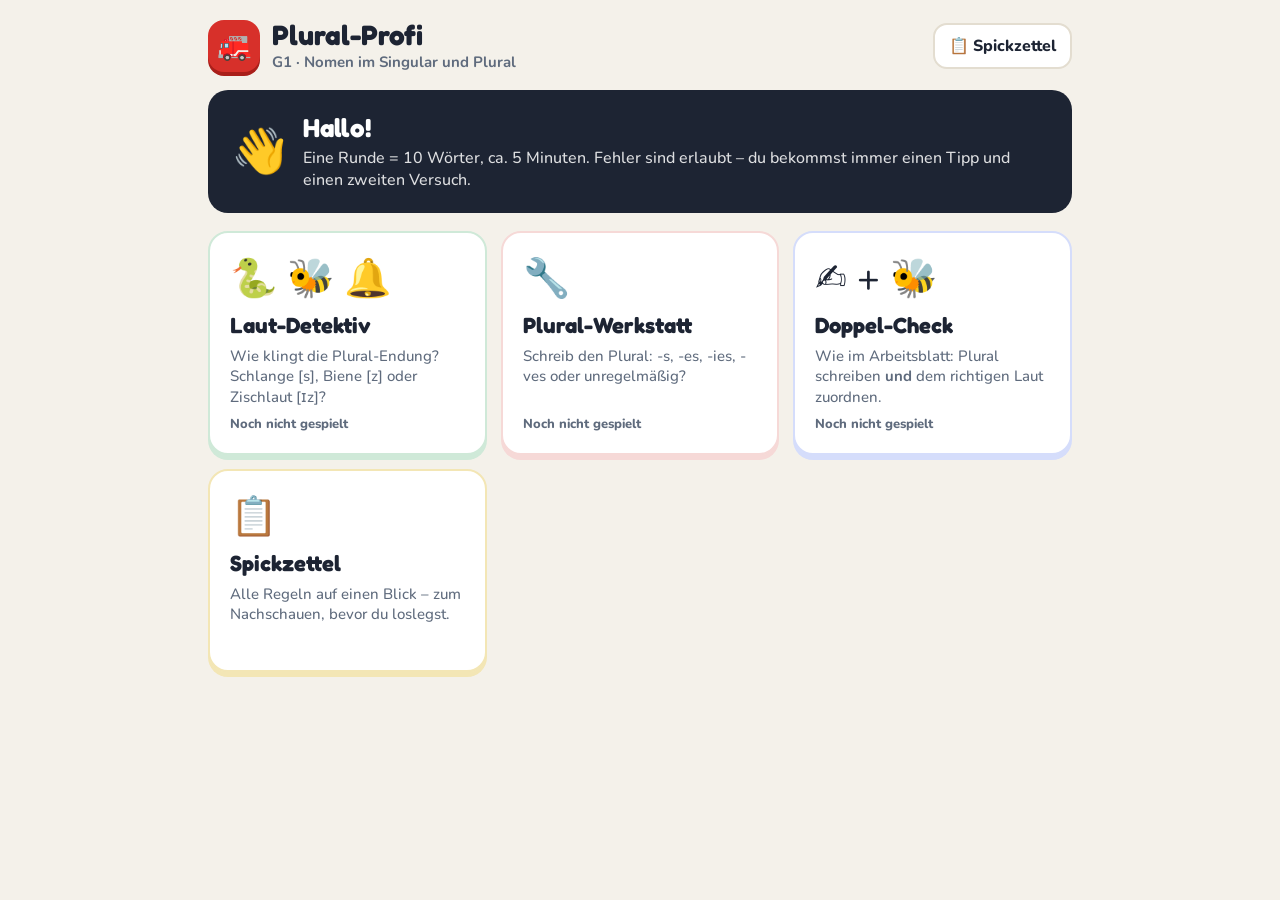
==== commit e2ffa851: "Initial commit" ====
--- a/lessons/english/plural-profi/index.html
+++ b/lessons/english/plural-profi/index.html
@@ -6,8 +6,7 @@
 <meta name="apple-mobile-web-app-capable" content="yes">
 <meta name="mobile-web-app-capable" content="yes">
 <title>Plural-Profi – Nomen im Singular und Plural</title>
-<link rel="preconnect" href="https://fonts.googleapis.com">
-<link href="https://fonts.googleapis.com/css2?family=Fredoka:wght@500;600;700&family=Nunito:wght@500;700;800&display=swap" rel="stylesheet">
+<link rel="stylesheet" href="../../../fonts/fonts.css">
 <style>
   :root{
     --bg:#f4f1ea; --card:#ffffff; --ink:#1d2433; --muted:#5f6b7d; --line:#e3ddd0;
--- a/fonts/fonts.css
+++ b/fonts/fonts.css
@@ -0,0 +1,129 @@
+/* Automatisch erzeugt von scripts/fetch-fonts.mjs – nicht von Hand bearbeiten. */
+/* latin-ext */
+@font-face {
+  font-family: 'Nunito';
+  font-style: normal;
+  font-weight: 500 900;
+  font-display: swap;
+  src: url(nunito-500-900-latin-ext.woff2) format('woff2');
+  unicode-range: U+0100-02BA, U+02BD-02C5, U+02C7-02CC, U+02CE-02D7, U+02DD-02FF, U+0304, U+0308, U+0329, U+1D00-1DBF, U+1E00-1E9F, U+1EF2-1EFF, U+2020, U+20A0-20AB, U+20AD-20C4, U+2113, U+2C60-2C7F, U+A720-A7FF;
+}
+/* latin */
+@font-face {
+  font-family: 'Nunito';
+  font-style: normal;
+  font-weight: 500 900;
+  font-display: swap;
+  src: url(nunito-500-900-latin.woff2) format('woff2');
+  unicode-range: U+0000-00FF, U+0131, U+0152-0153, U+02BB-02BC, U+02C6, U+02DA, U+02DC, U+0304, U+0308, U+0329, U+2000-206F, U+20AC, U+2122, U+2191, U+2193, U+2212, U+2215, U+FEFF, U+FFFD;
+}
+/* latin-ext */
+@font-face {
+  font-family: 'Fredoka';
+  font-style: normal;
+  font-weight: 500 700;
+  font-stretch: 100%;
+  font-display: swap;
+  src: url(fredoka-500-700-latin-ext.woff2) format('woff2');
+  unicode-range: U+0100-02BA, U+02BD-02C5, U+02C7-02CC, U+02CE-02D7, U+02DD-02FF, U+0304, U+0308, U+0329, U+1D00-1DBF, U+1E00-1E9F, U+1EF2-1EFF, U+2020, U+20A0-20AB, U+20AD-20C4, U+2113, U+2C60-2C7F, U+A720-A7FF;
+}
+/* latin */
+@font-face {
+  font-family: 'Fredoka';
+  font-style: normal;
+  font-weight: 500 700;
+  font-stretch: 100%;
+  font-display: swap;
+  src: url(fredoka-500-700-latin.woff2) format('woff2');
+  unicode-range: U+0000-00FF, U+0131, U+0152-0153, U+02BB-02BC, U+02C6, U+02DA, U+02DC, U+0304, U+0308, U+0329, U+2000-206F, U+20AC, U+2122, U+2191, U+2193, U+2212, U+2215, U+FEFF, U+FFFD;
+}
+/* latin-ext */
+@font-face {
+  font-family: 'Lilita One';
+  font-style: normal;
+  font-weight: 400;
+  font-display: swap;
+  src: url(lilita-one-400-latin-ext.woff2) format('woff2');
+  unicode-range: U+0100-02BA, U+02BD-02C5, U+02C7-02CC, U+02CE-02D7, U+02DD-02FF, U+0304, U+0308, U+0329, U+1D00-1DBF, U+1E00-1E9F, U+1EF2-1EFF, U+2020, U+20A0-20AB, U+20AD-20C4, U+2113, U+2C60-2C7F, U+A720-A7FF;
+}
+/* latin */
+@font-face {
+  font-family: 'Lilita One';
+  font-style: normal;
+  font-weight: 400;
+  font-display: swap;
+  src: url(lilita-one-400-latin.woff2) format('woff2');
+  unicode-range: U+0000-00FF, U+0131, U+0152-0153, U+02BB-02BC, U+02C6, U+02DA, U+02DC, U+0304, U+0308, U+0329, U+2000-206F, U+20AC, U+2122, U+2191, U+2193, U+2212, U+2215, U+FEFF, U+FFFD;
+}
+/* latin-ext */
+@font-face {
+  font-family: 'Kalam';
+  font-style: normal;
+  font-weight: 400;
+  font-display: swap;
+  src: url(kalam-400-latin-ext.woff2) format('woff2');
+  unicode-range: U+0100-02BA, U+02BD-02C5, U+02C7-02CC, U+02CE-02D7, U+02DD-02FF, U+0304, U+0308, U+0329, U+1D00-1DBF, U+1E00-1E9F, U+1EF2-1EFF, U+2020, U+20A0-20AB, U+20AD-20C4, U+2113, U+2C60-2C7F, U+A720-A7FF;
+}
+/* latin */
+@font-face {
+  font-family: 'Kalam';
+  font-style: normal;
+  font-weight: 400;
+  font-display: swap;
+  src: url(kalam-400-latin.woff2) format('woff2');
+  unicode-range: U+0000-00FF, U+0131, U+0152-0153, U+02BB-02BC, U+02C6, U+02DA, U+02DC, U+0304, U+0308, U+0329, U+2000-206F, U+20AC, U+2122, U+2191, U+2193, U+2212, U+2215, U+FEFF, U+FFFD;
+}
+/* latin-ext */
+@font-face {
+  font-family: 'Kalam';
+  font-style: normal;
+  font-weight: 700;
+  font-display: swap;
+  src: url(kalam-700-latin-ext.woff2) format('woff2');
+  unicode-range: U+0100-02BA, U+02BD-02C5, U+02C7-02CC, U+02CE-02D7, U+02DD-02FF, U+0304, U+0308, U+0329, U+1D00-1DBF, U+1E00-1E9F, U+1EF2-1EFF, U+2020, U+20A0-20AB, U+20AD-20C4, U+2113, U+2C60-2C7F, U+A720-A7FF;
+}
+/* latin */
+@font-face {
+  font-family: 'Kalam';
+  font-style: normal;
+  font-weight: 700;
+  font-display: swap;
+  src: url(kalam-700-latin.woff2) format('woff2');
+  unicode-range: U+0000-00FF, U+0131, U+0152-0153, U+02BB-02BC, U+02C6, U+02DA, U+02DC, U+0304, U+0308, U+0329, U+2000-206F, U+20AC, U+2122, U+2191, U+2193, U+2212, U+2215, U+FEFF, U+FFFD;
+}
+/* latin-ext */
+@font-face {
+  font-family: 'Atkinson Hyperlegible';
+  font-style: normal;
+  font-weight: 400;
+  font-display: swap;
+  src: url(atkinson-hyperlegible-400-latin-ext.woff2) format('woff2');
+  unicode-range: U+0100-02BA, U+02BD-02C5, U+02C7-02CC, U+02CE-02D7, U+02DD-02FF, U+0304, U+0308, U+0329, U+1D00-1DBF, U+1E00-1E9F, U+1EF2-1EFF, U+2020, U+20A0-20AB, U+20AD-20C4, U+2113, U+2C60-2C7F, U+A720-A7FF;
+}
+/* latin */
+@font-face {
+  font-family: 'Atkinson Hyperlegible';
+  font-style: normal;
+  font-weight: 400;
+  font-display: swap;
+  src: url(atkinson-hyperlegible-400-latin.woff2) format('woff2');
+  unicode-range: U+0000-00FF, U+0131, U+0152-0153, U+02BB-02BC, U+02C6, U+02DA, U+02DC, U+0304, U+0308, U+0329, U+2000-206F, U+20AC, U+2122, U+2191, U+2193, U+2212, U+2215, U+FEFF, U+FFFD;
+}
+/* latin-ext */
+@font-face {
+  font-family: 'Atkinson Hyperlegible';
+  font-style: normal;
+  font-weight: 700;
+  font-display: swap;
+  src: url(atkinson-hyperlegible-700-latin-ext.woff2) format('woff2');
+  unicode-range: U+0100-02BA, U+02BD-02C5, U+02C7-02CC, U+02CE-02D7, U+02DD-02FF, U+0304, U+0308, U+0329, U+1D00-1DBF, U+1E00-1E9F, U+1EF2-1EFF, U+2020, U+20A0-20AB, U+20AD-20C4, U+2113, U+2C60-2C7F, U+A720-A7FF;
+}
+/* latin */
+@font-face {
+  font-family: 'Atkinson Hyperlegible';
+  font-style: normal;
+  font-weight: 700;
+  font-display: swap;
+  src: url(atkinson-hyperlegible-700-latin.woff2) format('woff2');
+  unicode-range: U+0000-00FF, U+0131, U+0152-0153, U+02BB-02BC, U+02C6, U+02DA, U+02DC, U+0304, U+0308, U+0329, U+2000-206F, U+20AC, U+2122, U+2191, U+2193, U+2212, U+2215, U+FEFF, U+FFFD;
+}
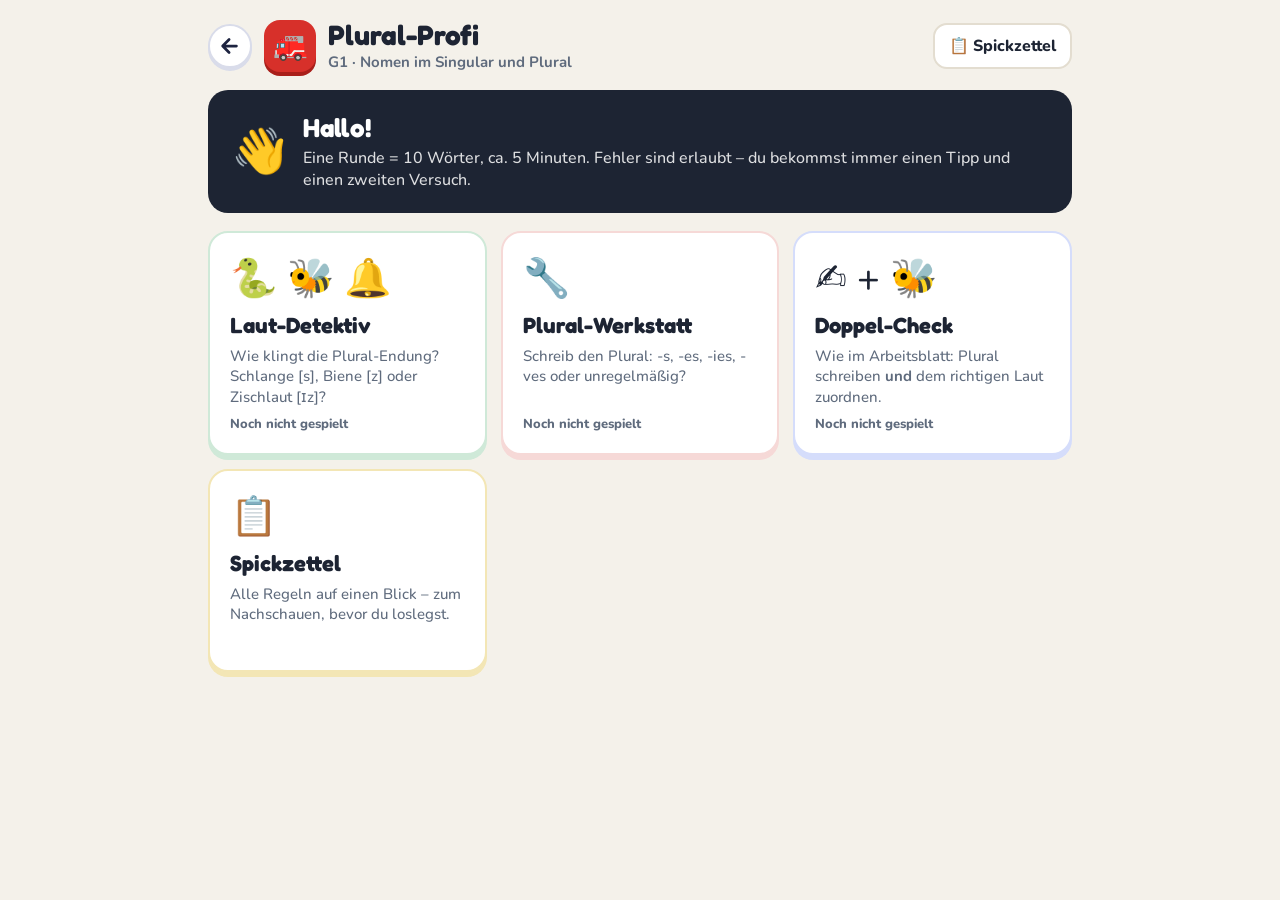
==== commit 7635c6ee: "Return button added. README." ====
--- a/lessons/english/plural-profi/index.html
+++ b/lessons/english/plural-profi/index.html
@@ -7,6 +7,7 @@
 <meta name="mobile-web-app-capable" content="yes">
 <title>Plural-Profi – Nomen im Singular und Plural</title>
 <link rel="stylesheet" href="../../../fonts/fonts.css">
+<script src="../../../shared/back.js"></script>
 <style>
   :root{
     --bg:#f4f1ea; --card:#ffffff; --ink:#1d2433; --muted:#5f6b7d; --line:#e3ddd0;
@@ -33,7 +34,9 @@
 
   /* Header */
   .top{display:flex;align-items:center;justify-content:space-between;gap:12px;margin-bottom:18px}
-  .brand{display:flex;align-items:center;gap:12px}
+  .brand{display:flex;align-items:center;gap:12px;flex:1 1 200px}
+  .top{flex-wrap:wrap}
+  .top>.iconbtn{margin-left:auto}
   .badge{width:52px;height:52px;border-radius:16px;background:var(--red);display:grid;place-items:center;font-size:28px;box-shadow:0 4px 0 var(--red-dark)}
   .brand h1{font-size:28px;line-height:1}
   .brand p{margin:3px 0 0;color:var(--muted);font-weight:700;font-size:15px}
@@ -156,6 +159,7 @@
     .snd .e{font-size:34px}.snd .ipa{font-size:24px}.snd .lbl{font-size:11px}
     .brand h1{font-size:23px}
   }
+  @media (prefers-reduced-motion:reduce){*{animation:none!important;transition:none!important}}
 </style>
 </head>
 <body>
@@ -164,6 +168,7 @@
   <!-- MENU -->
   <section id="menu" class="screen active">
     <div class="top">
+      <appalapp-back></appalapp-back>
       <div class="brand">
         <div class="badge">🚒</div>
         <div><h1>Plural-Profi</h1><p>G1 · Nomen im Singular und Plural</p></div>
@@ -210,8 +215,8 @@
   <!-- WERKSTATT FOCUS -->
   <section id="werkstatt" class="screen">
     <div class="top">
+      <appalapp-back></appalapp-back>
       <div class="brand"><div class="badge">🔧</div><div><h1>Plural-Werkstatt</h1><p>Was willst du heute üben?</p></div></div>
-      <button class="iconbtn" onclick="show('menu')">✕ Menü</button>
     </div>
     <div class="modes">
       <button class="mode m2" onclick="startRound('write','mix')"><div class="emo">🎲</div><h3>Bunter Mix</h3><p>Alle Arten durcheinander – wie in der Schulaufgabe.</p><div class="rec"></div></button>
@@ -224,7 +229,7 @@
   <!-- GAME -->
   <section id="game" class="screen">
     <div class="gamehead">
-      <button class="iconbtn" onclick="quitRound()">✕</button>
+      <appalapp-back></appalapp-back>
       <div class="progress"><i id="bar"></i></div>
       <div class="score" id="score">0 ⭐</div>
     </div>
@@ -233,14 +238,15 @@
 
   <!-- RESULT -->
   <section id="result" class="screen">
+    <div class="top"><appalapp-back></appalapp-back></div>
     <div class="card result" id="resultCard"></div>
   </section>
 
   <!-- CHEAT SHEET -->
   <section id="sheet" class="screen sheet">
     <div class="top">
+      <appalapp-back></appalapp-back>
       <div class="brand"><div class="badge">📋</div><div><h1>Spickzettel</h1><p>Plural bilden & aussprechen</p></div></div>
-      <button class="iconbtn" onclick="show('menu')">✕ Menü</button>
     </div>
 
     <h2>1 · Wie klingt die Endung?</h2>
@@ -380,7 +386,118 @@
 tooth|teeth|-||Zahn|🦷|irr
 person|people|-||Person|🧍|irr
 sheep|sheep|-||Schaf|🐑|irr
-fish|fish|-||Fisch|🐟|irr`;
+fish|fish|-||Fisch|🐟|irr
+desk|desks|s|[k]|Schreibtisch|🗄️|s
+bike|bikes|s|[k]|Fahrrad|🚲|s
+snake|snakes|s|[k]|Schlange|🐍|s
+cake|cakes|s|[k]|Kuchen|🎂|s
+sock|socks|s|[k]|Socke|🧦|s
+duck|ducks|s|[k]|Ente|🦆|s
+rocket|rockets|s|[t]|Rakete|🚀|s
+lamp|lamps|s|[p]|Lampe|🛋️|s
+ship|ships|s|[p]|Schiff|🚢|s
+cap|caps|s|[p]|Mütze, Kappe|🧢|s
+coat|coats|s|[t]|Mantel|🧥|s
+boat|boats|s|[t]|Boot|⛵|s
+plate|plates|s|[t]|Teller|🍽️|s
+ticket|tickets|s|[t]|Fahrkarte, Eintrittskarte|🎟️|s
+carrot|carrots|s|[t]|Karotte|🥕|s
+parrot|parrots|s|[t]|Papagei|🦜|s
+tent|tents|s|[t]|Zelt|⛺|s
+student|students|s|[t]|Schüler(in), Student(in)|🧑‍🎓|s
+roof|roofs|s|[f]|Dach|🏠|s
+cliff|cliffs|s|[f]|Klippe|🏞️|s
+giraffe|giraffes|s|[f]|Giraffe|🦒|s
+chef|chefs|s|[f]|Koch, Köchin|🧑‍🍳|s
+pen|pens|z|[n]|Stift|🖊️|s
+window|windows|z|Vokal|Fenster|🪟|s
+apple|apples|z|[l]|Apfel|🍎|s
+girl|girls|z|[l]|Mädchen|👧|s
+egg|eggs|z|[g]|Ei|🥚|s
+bag|bags|z|[g]|Tasche|👜|s
+pig|pigs|z|[g]|Schwein|🐷|s
+room|rooms|z|[m]|Zimmer|🚪|s
+game|games|z|[m]|Spiel|🎲|s
+arm|arms|z|[m]|Arm|💪|s
+bird|birds|z|[d]|Vogel|🐦|s
+card|cards|z|[d]|Karte|🃏|s
+friend|friends|z|[d]|Freund(in)|🤝|s
+hand|hands|z|[d]|Hand|✋|s
+ball|balls|z|[l]|Ball|⚽|s
+pencil|pencils|z|[l]|Bleistift|✏️|s
+teacher|teachers|z|Vokal [ə]|Lehrer(in)|🧑‍🏫|s
+computer|computers|z|Vokal [ə]|Computer|💻|s
+river|rivers|z|Vokal [ə]|Fluss|🏞️|s
+player|players|z|Vokal [ə]|Spieler(in)|⛹️|s
+shoe|shoes|z|Vokal|Schuh|👟|s
+eye|eyes|z|Vokal|Auge|👁️|s
+banana|bananas|z|Vokal [ə]|Banane|🍌|s
+pizza|pizzas|z|Vokal [ə]|Pizza|🍕|s
+camera|cameras|z|Vokal [ə]|Kamera|📷|s
+sofa|sofas|z|Vokal [ə]|Sofa|🛋️|s
+photo|photos|z|Vokal|Foto|📸|s
+piano|pianos|z|Vokal|Klavier|🎹|s
+video|videos|z|Vokal|Video|📹|s
+kangaroo|kangaroos|z|Vokal|Känguru|🦘|s
+zoo|zoos|z|Vokal|Zoo|🦁|s
+potato|potatoes|z|Vokal|Kartoffel|🥔|es
+tomato|tomatoes|z|Vokal|Tomate|🍅|es
+story|stories|z|Vokal|Geschichte|📚|ies
+country|countries|z|Vokal|Land|🌍|ies
+puppy|puppies|z|Vokal|Welpe|🐶|ies
+strawberry|strawberries|z|Vokal|Erdbeere|🍓|ies
+cherry|cherries|z|Vokal|Kirsche|🍒|ies
+lady|ladies|z|Vokal|Dame|👵|ies
+library|libraries|z|Vokal|Bücherei|📚|ies
+diary|diaries|z|Vokal|Tagebuch|📔|ies
+fly|flies|z|Vokal|Fliege|🪰|ies
+butterfly|butterflies|z|Vokal|Schmetterling|🦋|ies
+dictionary|dictionaries|z|Vokal|Wörterbuch|📕|ies
+body|bodies|z|Vokal|Körper|🧍|ies
+monkey|monkeys|z|Vokal|Affe|🐒|ys
+donkey|donkeys|z|Vokal|Esel|🫏|ys
+turkey|turkeys|z|Vokal|Truthahn|🦃|ys
+birthday|birthdays|z|Vokal|Geburtstag|🎂|ys
+holiday|holidays|z|Vokal|Ferien, Urlaubstag|🏖️|ys
+way|ways|z|Vokal|Weg|🛤️|ys
+guy|guys|z|Vokal|Typ, Kerl|🧑|ys
+tray|trays|z|Vokal|Tablett|🍽️|ys
+knife|knives|z|[v]|Messer|🔪|ves
+wife|wives|z|[v]|Ehefrau|👰|ves
+life|lives|z|[v]|Leben|❤️|ves
+loaf|loaves|z|[v]|Laib (Brot)|🍞|ves
+calf|calves|z|[v]|Kalb|🐄|ves
+scarf|scarves|z|[v]|Schal|🧣|ves
+elf|elves|z|[v]|Elf, Elfe|🧝|ves
+dish|dishes|iz|-sh|Gericht, Schüssel|🍲|es
+wish|wishes|iz|-sh|Wunsch|🌠|es
+beach|beaches|iz|-ch|Strand|🏖️|es
+lunch|lunches|iz|-ch|Mittagessen|🥪|es
+peach|peaches|iz|-ch|Pfirsich|🍑|es
+sandwich|sandwiches|iz|-ch|Sandwich|🥪|es
+church|churches|iz|-ch|Kirche|⛪|es
+witch|witches|iz|-ch|Hexe|🧙‍♀️|es
+match|matches|iz|-ch|Spiel, Streichholz|⚽|es
+kiss|kisses|iz|-ss|Kuss|💋|es
+dress|dresses|iz|-ss|Kleid|👗|es
+class|classes|iz|-ss|Klasse|🏫|es
+boss|bosses|iz|-ss|Chef(in)|👔|es
+rose|roses|iz|-se|Rose|🌹|s
+orange|oranges|iz|-ge|Orange|🍊|s
+cage|cages|iz|-ge|Käfig|🐦|s
+sausage|sausages|iz|-ge|Würstchen|🌭|s
+village|villages|iz|-ge|Dorf|🏘️|s
+message|messages|iz|-ge|Nachricht|💬|s
+prize|prizes|iz|-ze|Preis, Gewinn|🏆|s
+size|sizes|iz|-ze|Größe|📏|s
+place|places|iz|-ce|Ort, Platz|📍|s
+piece|pieces|iz|-ce|Stück|🧩|s
+office|offices|iz|-ce|Büro|🏢|s
+goose|geese|-||Gans|🪿|irr
+deer|deer|-||Hirsch, Reh|🦌|irr
+fireman|firemen|-||Feuerwehrmann|🧑‍🚒|irr
+postman|postmen|-||Briefträger|📮|irr
+snowman|snowmen|-||Schneemann|⛄|irr`;
 const WORDS = RAW.trim().split('\n').map(l=>{
   const [sg,pl,snd,end,de,emo,rule]=l.split('|');
   return {sg,pl,snd:snd==='-'?null:snd,end,de,emo,rule};
@@ -393,7 +510,7 @@
 };
 const RULE_TXT = {
   s:'Ganz normal: einfach <b>-s</b> anhängen.',
-  es:'Nach <b>s, ss, x, sh, ch</b> (und bei hero) hängst du <b>-es</b> an.',
+  es:'Nach <b>s, ss, x, sh, ch</b> (und bei hero, potato, tomato) hängst du <b>-es</b> an.',
   ies:'Kein Vokal vor dem y – also wird das y zu <b>-ies</b>.',
   ys:'Ein Vokal vor dem y rettet das y – nur <b>-s</b> dran.',
   ves:'Hier wird <b>-f / -fe</b> zu <b>-ves</b>.',
@@ -421,6 +538,18 @@
     document.getElementById('helloTitle').textContent='Willkommen zurück!';
     document.getElementById('helloText').textContent=`Du hast schon ${total} Runde${total>1?'n':''} geschafft. Eine Runde = 10 Wörter, ca. 5 Minuten. Fehler sind erlaubt – es gibt immer einen Tipp und einen zweiten Versuch.`;
   }
+}
+
+// Zuletzt geübte Wörter merken und zuerst die anderen nehmen, damit sich wenig wiederholt.
+function getSeen(){try{return JSON.parse(localStorage.getItem('pluralProfiSeen')||'[]')}catch(e){return []}}
+function markSeen(words){try{
+  const ids=words.map(w=>w.sg);
+  const s=getSeen().filter(x=>!ids.includes(x)).concat(ids).slice(-Math.floor(WORDS.length*0.6));
+  localStorage.setItem('pluralProfiSeen',JSON.stringify(s));
+}catch(e){}}
+function freshShuffle(list){
+  const seen=new Set(getSeen());
+  return shuffle(list.filter(w=>!seen.has(w.sg))).concat(shuffle(list.filter(w=>seen.has(w.sg))));
 }
 
 /* ---------- SPEECH (optional) ---------- */
@@ -447,6 +576,13 @@
   if(id==='menu') renderRecords();
 }
 function openWerkstatt(){show('werkstatt')}
+// Zurück-Pfeil: im Spiel Runde beenden, sonst ins Menü; aus dem Menü zur Übersicht
+window.appBack = () => {
+  const cur=document.querySelector('.screen.active');
+  if(!cur || cur.id==='menu') return false;
+  if(cur.id==='game') quitRound(); else show('menu');
+  return true;
+};
 
 /* ---------- ROUND STATE ---------- */
 let R=null;
@@ -463,27 +599,28 @@
   if(mode==='sound'||mode==='double'){
     // gleich viele Wörter pro Laut
     const by={s:[],z:[],iz:[]};
-    shuffle(pool).forEach(w=>by[w.snd].push(w));
+    freshShuffle(pool).forEach(w=>by[w.snd].push(w));
     const out=[];const keys=['s','z','iz'];let i=0;
-    while(out.length<n){const k=keys[i%3];if(by[k].length) out.push(by[k].pop());i++;}
+    while(out.length<n){const k=keys[i%3];if(by[k].length) out.push(by[k].shift());i++;}
     return shuffle(out);
   }
   if(focus==='ses'){
-    const es=shuffle(pool.filter(w=>w.rule==='es')).slice(0,5);
-    const s=shuffle(pool.filter(w=>w.rule==='s')).slice(0,n-es.length);
+    const es=freshShuffle(pool.filter(w=>w.rule==='es')).slice(0,5);
+    const s=freshShuffle(pool.filter(w=>w.rule==='s')).slice(0,n-es.length);
     return shuffle(es.concat(s));
   }
   if(focus==='mix'){
     const groups=['s','es','ies','ys','ves','irr'];
     const quota={s:2,es:2,ies:2,ys:1,ves:1,irr:2};
     let out=[];
-    groups.forEach(g=>{out=out.concat(shuffle(pool.filter(w=>w.rule===g)).slice(0,quota[g]))});
+    groups.forEach(g=>{out=out.concat(freshShuffle(pool.filter(w=>w.rule===g)).slice(0,quota[g]))});
     return shuffle(out).slice(0,n);
   }
-  return shuffle(pool).slice(0,n);
+  return shuffle(freshShuffle(pool).slice(0,n));
 }
 function startRound(mode,focus,custom){
   const items = custom ? shuffle(custom) : balancedSample(mode,focus||'mix',10);
+  markSeen(items);
   const per = mode==='double'?2:1;
   R={mode,focus:focus||'mix',items,i:0,points:0,max:items.length*per,results:[],step:0,tries:0,itemPts:0};
   show('game');
@@ -625,6 +762,7 @@
   if(a.includes("'")) return `Im Plural gibt es <b>keinen Apostroph</b>! (two cat's ❌ → two cats ✅)`;
   if(a===w.sg) return `Das ist noch der Singular – es sind doch <b>zwei</b>! 😉`;
   if(w.rule==='ies'||w.rule==='ys') return yHint(w);
+  if(w.rule==='es'&&a===w.sg+'s'&&w.end.startsWith('Vokal')) return `Merkwort: <b>hero, potato, tomato</b> bekommen <b>-es</b>.`;
   if(w.rule==='es'&&a===w.sg+'s') return `Das Wort endet auf <b>${w.end.replace('-','')}</b> – da hängst du <b>-es</b> an.`;
   if(w.rule==='s'&&a===w.sg+'es'&&!w.sg.endsWith('e')) return `Hier reicht ein einfaches <b>-s</b>.`;
   if(w.rule==='s'&&a===w.sg+'es') return `Das Wort endet schon auf <b>-e</b> – da kommt nur noch ein <b>-s</b> dran.`;
